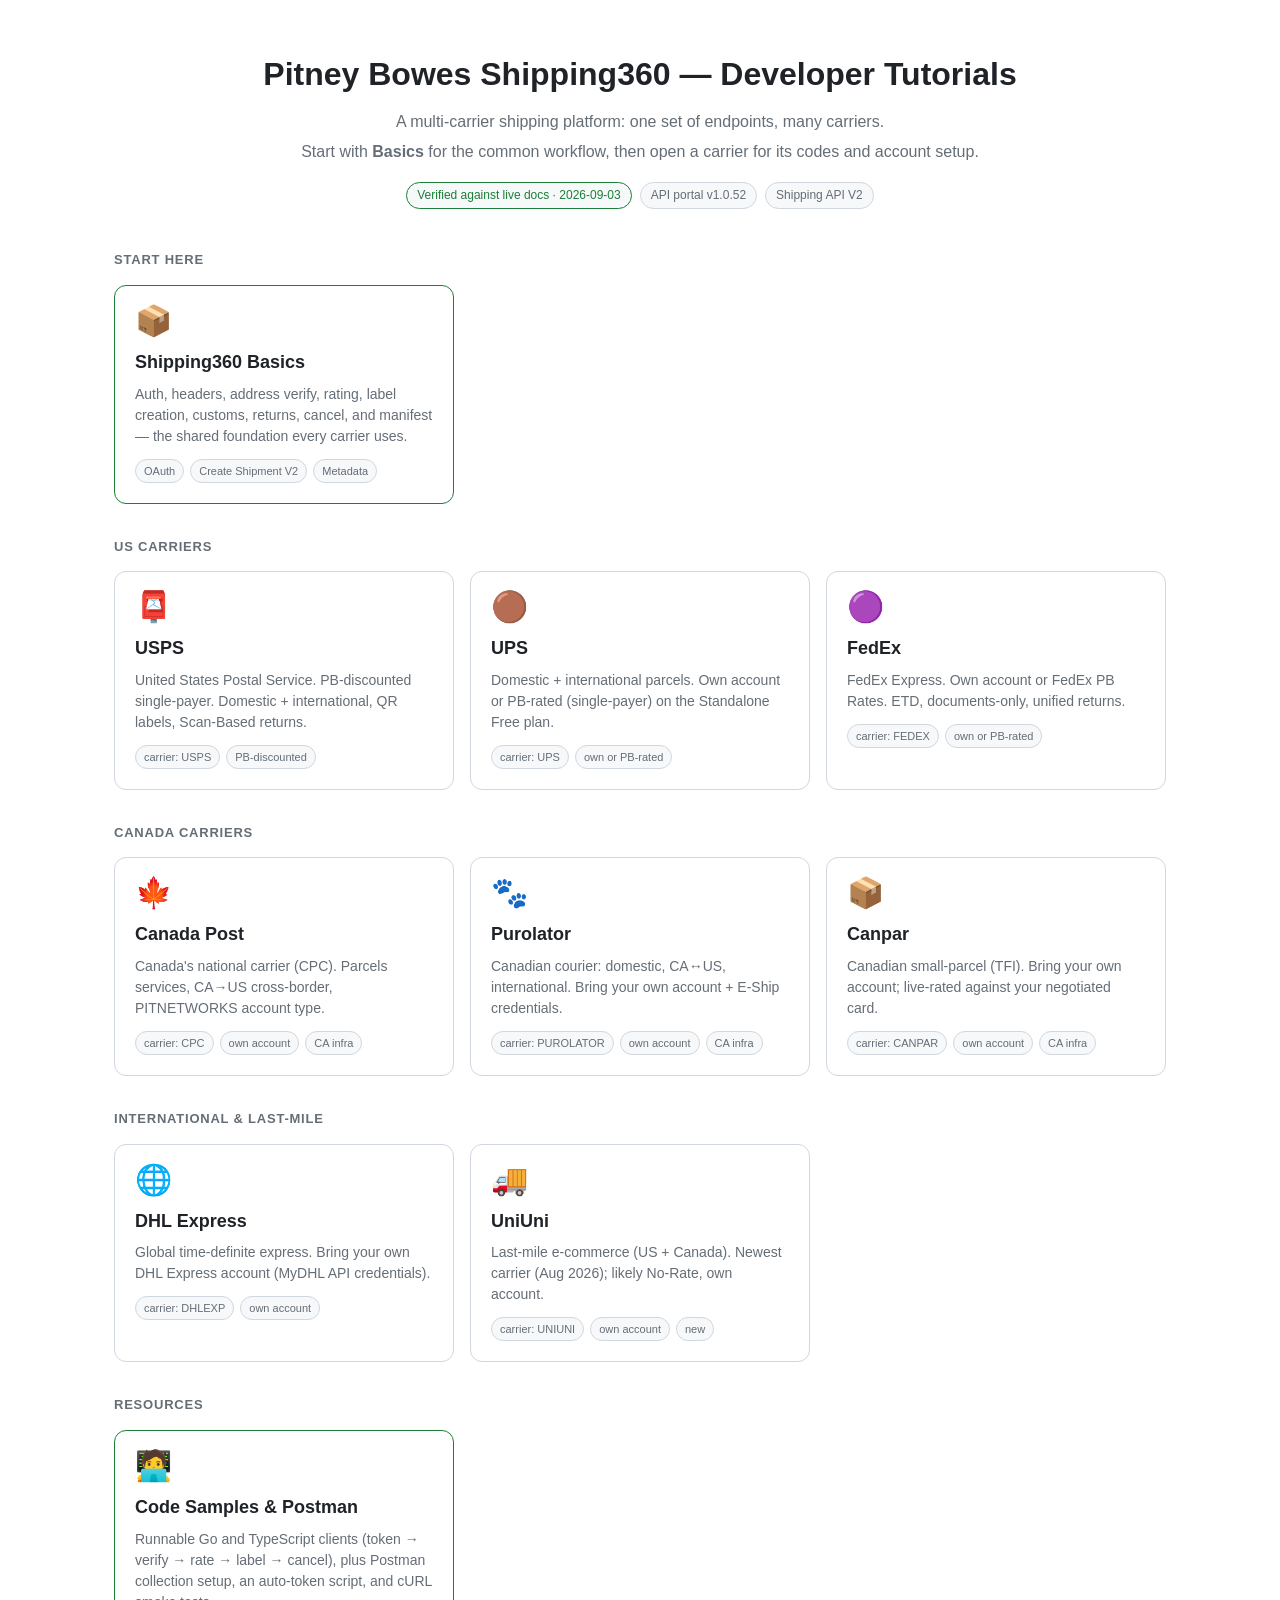
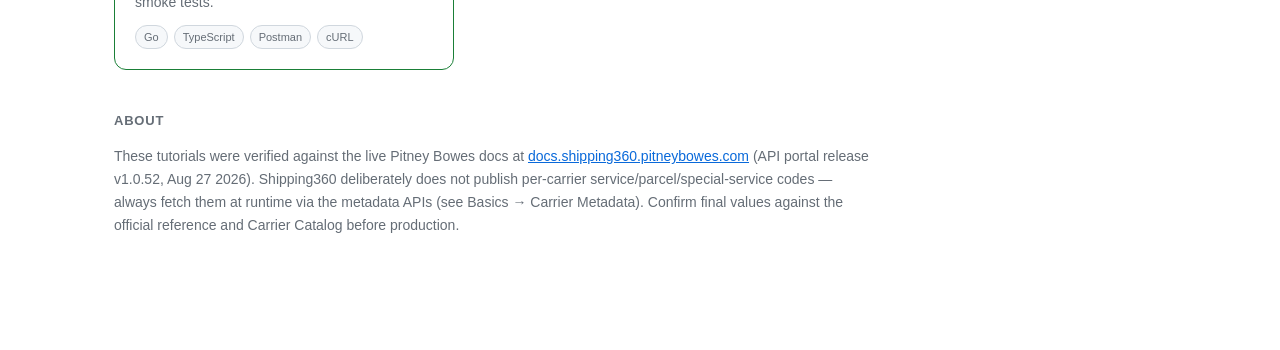
==== index.html @ cf988773 "PB 360 init" ====
<!DOCTYPE html>
<html lang="en">
<head>
<meta charset="UTF-8">
<meta name="viewport" content="width=device-width, initial-scale=1.0">
<title>Pitney Bowes Shipping360 — Carrier Tutorials</title>
<link rel="stylesheet" href="assets/style.css">
</head>
<body>
<div class="idx-wrap">
  <div class="idx-head">
    <h1>Pitney Bowes Shipping360 — Developer Tutorials</h1>
    <p>A multi-carrier shipping platform: one set of endpoints, many carriers.</p>
    <p>Start with <strong>Basics</strong> for the common workflow, then open a carrier for its codes and account setup.</p>
    <div class="idx-badges">
      <span class="badge green">Verified against live docs · 2026-09-03</span>
      <span class="badge">API portal v1.0.52</span>
      <span class="badge">Shipping API V2</span>
    </div>
  </div>

  <div class="section-label">Start here</div>
  <div class="card-grid">
    <a class="card feature" href="tutorials/00-basics.html">
      <div class="emoji">📦</div>
      <h3>Shipping360 Basics</h3>
      <p>Auth, headers, address verify, rating, label creation, customs, returns, cancel, and manifest — the shared foundation every carrier uses.</p>
      <div class="tags"><span class="tag">OAuth</span><span class="tag">Create Shipment V2</span><span class="tag">Metadata</span></div>
    </a>
  </div>

  <div class="section-label">US carriers</div>
  <div class="card-grid">
    <a class="card" href="tutorials/usps.html">
      <div class="emoji">📮</div>
      <h3>USPS</h3>
      <p>United States Postal Service. PB-discounted single-payer. Domestic + international, QR labels, Scan-Based returns.</p>
      <div class="tags"><span class="tag">carrier: USPS</span><span class="tag">PB-discounted</span></div>
    </a>
    <a class="card" href="tutorials/ups.html">
      <div class="emoji">🟤</div>
      <h3>UPS</h3>
      <p>Domestic + international parcels. Own account or PB-rated (single-payer) on the Standalone Free plan.</p>
      <div class="tags"><span class="tag">carrier: UPS</span><span class="tag">own or PB-rated</span></div>
    </a>
    <a class="card" href="tutorials/fedex.html">
      <div class="emoji">🟣</div>
      <h3>FedEx</h3>
      <p>FedEx Express. Own account or FedEx PB Rates. ETD, documents-only, unified returns.</p>
      <div class="tags"><span class="tag">carrier: FEDEX</span><span class="tag">own or PB-rated</span></div>
    </a>
  </div>

  <div class="section-label">Canada carriers</div>
  <div class="card-grid">
    <a class="card" href="tutorials/canadapost.html">
      <div class="emoji">🍁</div>
      <h3>Canada Post</h3>
      <p>Canada's national carrier (CPC). Parcels services, CA→US cross-border, PITNETWORKS account type.</p>
      <div class="tags"><span class="tag">carrier: CPC</span><span class="tag">own account</span><span class="tag">CA infra</span></div>
    </a>
    <a class="card" href="tutorials/purolator.html">
      <div class="emoji">🐾</div>
      <h3>Purolator</h3>
      <p>Canadian courier: domestic, CA↔US, international. Bring your own account + E-Ship credentials.</p>
      <div class="tags"><span class="tag">carrier: PUROLATOR</span><span class="tag">own account</span><span class="tag">CA infra</span></div>
    </a>
    <a class="card" href="tutorials/canpar.html">
      <div class="emoji">📦</div>
      <h3>Canpar</h3>
      <p>Canadian small-parcel (TFI). Bring your own account; live-rated against your negotiated card.</p>
      <div class="tags"><span class="tag">carrier: CANPAR</span><span class="tag">own account</span><span class="tag">CA infra</span></div>
    </a>
  </div>

  <div class="section-label">International & last-mile</div>
  <div class="card-grid">
    <a class="card" href="tutorials/dhlexpress.html">
      <div class="emoji">🌐</div>
      <h3>DHL Express</h3>
      <p>Global time-definite express. Bring your own DHL Express account (MyDHL API credentials).</p>
      <div class="tags"><span class="tag">carrier: DHLEXP</span><span class="tag">own account</span></div>
    </a>
    <a class="card" href="tutorials/uniuni.html">
      <div class="emoji">🚚</div>
      <h3>UniUni</h3>
      <p>Last-mile e-commerce (US + Canada). Newest carrier (Aug 2026); likely No-Rate, own account.</p>
      <div class="tags"><span class="tag">carrier: UNIUNI</span><span class="tag">own account</span><span class="tag">new</span></div>
    </a>
  </div>

  <div class="section-label">Resources</div>
  <div class="card-grid">
    <a class="card feature" href="tutorials/resources.html">
      <div class="emoji">🧑‍💻</div>
      <h3>Code Samples &amp; Postman</h3>
      <p>Runnable Go and TypeScript clients (token → verify → rate → label → cancel), plus Postman collection setup, an auto-token script, and cURL smoke tests.</p>
      <div class="tags"><span class="tag">Go</span><span class="tag">TypeScript</span><span class="tag">Postman</span><span class="tag">cURL</span></div>
    </a>
  </div>

  <div class="section-label" style="margin-top:40px;">About</div>
  <p style="color:var(--muted);font-size:14px;max-width:760px;">
    These tutorials were verified against the live Pitney Bowes docs at
    <a href="https://docs.shipping360.pitneybowes.com" target="_blank" rel="noopener">docs.shipping360.pitneybowes.com</a>
    (API portal release v1.0.52, Aug 27 2026). Shipping360 deliberately does not publish per-carrier service/parcel/special-service codes — always fetch them at runtime via the metadata APIs (see Basics → Carrier Metadata). Confirm final values against the official reference and Carrier Catalog before production.
  </p>
</div>
</body>
</html>
---- assets/style.css ----
:root {
  --bg: #ffffff; --fg: #1f2328; --muted: #656d76; --border: #d0d7de;
  --code-bg: #f6f8fa; --pre-bg: #0d1117; --pre-fg: #e6edf3;
  --accent: #cf5c00; --accent2: #1a7f37; --link: #0969da;
  --tbl-head: #f6f8fa; --tbl-alt: #fafbfc; --note-bg: #fff8f0; --note-border: #cf5c00;
  --warn-bg: #fff8e6; --warn-border: #bf8700;
  --sidebar-bg: #fbfcfd; --card-bg: #ffffff;
}
@media (prefers-color-scheme: dark) {
  :root {
    --bg: #0d1117; --fg: #e6edf3; --muted: #8b949e; --border: #30363d;
    --code-bg: #161b22; --pre-bg: #010409; --pre-fg: #e6edf3;
    --accent: #ff8c42; --accent2: #3fb950; --link: #58a6ff;
    --tbl-head: #161b22; --tbl-alt: #12161c; --note-bg: #1c1712; --note-border: #ff8c42;
    --warn-bg: #1c1a10; --warn-border: #d4a72c;
    --sidebar-bg: #0f141a; --card-bg: #12181f;
  }
}
* { box-sizing: border-box; }
html { scroll-behavior: smooth; }
body {
  margin: 0; background: var(--bg); color: var(--fg);
  font: 16px/1.65 -apple-system, BlinkMacSystemFont, "Segoe UI", Helvetica, Arial, sans-serif;
}
a { color: var(--link); }

/* ---------- Index / card grid ---------- */
.idx-wrap { max-width: 1100px; margin: 0 auto; padding: 48px 24px 100px; }
.idx-head { text-align: center; margin-bottom: 8px; }
.idx-head h1 { font-size: 32px; margin: 0 0 8px; }
.idx-head p { color: var(--muted); margin: 4px 0; font-size: 16px; }
.idx-badges { display: flex; gap: 8px; justify-content: center; flex-wrap: wrap; margin: 16px 0 40px; }
.badge { font-size: 12px; padding: 3px 10px; border-radius: 999px; background: var(--code-bg); border: 1px solid var(--border); color: var(--muted); }
.badge.green { color: var(--accent2); border-color: var(--accent2); }
.section-label { font-size: 13px; text-transform: uppercase; letter-spacing: .06em; color: var(--muted); margin: 32px 0 14px; font-weight: 600; }
.card-grid { display: grid; grid-template-columns: repeat(auto-fill, minmax(260px, 1fr)); gap: 16px; }
.card {
  display: block; text-decoration: none; color: inherit; background: var(--card-bg);
  border: 1px solid var(--border); border-radius: 12px; padding: 20px; transition: transform .12s, box-shadow .12s, border-color .12s;
}
.card:hover { transform: translateY(-3px); box-shadow: 0 8px 24px rgba(0,0,0,.10); border-color: var(--accent); }
.card .emoji { font-size: 30px; line-height: 1; }
.card h3 { margin: 12px 0 6px; font-size: 18px; }
.card p { margin: 0; color: var(--muted); font-size: 14px; line-height: 1.5; }
.card .tags { margin-top: 12px; display: flex; gap: 6px; flex-wrap: wrap; }
.card .tag { font-size: 11px; padding: 2px 8px; border-radius: 999px; background: var(--code-bg); border: 1px solid var(--border); color: var(--muted); }
.card.feature { border-color: var(--accent2); }

/* ---------- Tutorial page layout ---------- */
.layout { display: flex; max-width: 1280px; margin: 0 auto; }
.sidebar {
  width: 290px; flex: 0 0 290px; position: sticky; top: 0; height: 100vh;
  overflow-y: auto; padding: 20px 16px; border-right: 1px solid var(--border); background: var(--sidebar-bg);
}
.sidebar .home { display: inline-block; margin-bottom: 16px; font-size: 13px; text-decoration: none; color: var(--muted); }
.sidebar .home:hover { color: var(--accent); }
.sidebar h2 { font-size: 13px; text-transform: uppercase; letter-spacing: .05em; color: var(--muted); margin: 0 0 12px; }
.sidebar ol { list-style: none; margin: 0; padding: 0; counter-reset: toc; }
.sidebar li { counter-increment: toc; }
.sidebar a.toc-link {
  display: block; padding: 5px 10px; border-radius: 6px; color: var(--fg);
  text-decoration: none; font-size: 14px; border-left: 2px solid transparent;
}
.sidebar a.toc-link::before { content: counter(toc) ". "; color: var(--muted); }
.sidebar a.toc-link:hover { background: var(--code-bg); }
.sidebar a.toc-link.active { border-left-color: var(--accent); background: var(--code-bg); font-weight: 600; }

.content { flex: 1 1 auto; min-width: 0; padding: 40px 48px 120px; max-width: 940px; }
header.hero { border-bottom: 2px solid var(--border); padding-bottom: 20px; margin-bottom: 8px; }
header.hero .kicker { color: var(--accent); font-size: 13px; font-weight: 600; text-transform: uppercase; letter-spacing: .05em; }
header.hero h1 { font-size: 30px; margin: 6px 0 8px; line-height: 1.25; }
header.hero .badges { display: flex; gap: 8px; flex-wrap: wrap; margin-top: 12px; }

h2 { font-size: 24px; margin: 44px 0 14px; padding-top: 12px; border-top: 1px solid var(--border); scroll-margin-top: 16px; }
h2:first-of-type { border-top: none; }
h3 { font-size: 18px; margin: 28px 0 10px; scroll-margin-top: 16px; }
h4 { font-size: 15px; margin: 20px 0 8px; color: var(--muted); text-transform: uppercase; letter-spacing: .03em; }
p { margin: 12px 0; }
ul, ol { padding-left: 24px; }
li { margin: 4px 0; }
code { font-family: "SF Mono", ui-monospace, Menlo, Consolas, monospace; font-size: 13.5px; }
p code, li code, td code { background: var(--code-bg); padding: 1.5px 6px; border-radius: 5px; border: 1px solid var(--border); }
pre { background: var(--pre-bg); color: var(--pre-fg); padding: 16px 18px; border-radius: 10px; overflow-x: auto; position: relative; margin: 14px 0; border: 1px solid var(--border); }
pre code { font-size: 13px; line-height: 1.6; background: none; border: none; padding: 0; color: inherit; }
pre .lang { position: absolute; top: 8px; right: 44px; font-size: 11px; color: #7d8590; text-transform: uppercase; letter-spacing: .05em; }
.copy-btn { position: absolute; top: 8px; right: 8px; background: #21262d; color: #c9d1d9; border: 1px solid #30363d; border-radius: 6px; padding: 3px 9px; font-size: 11px; cursor: pointer; opacity: 0; transition: opacity .15s; }
pre:hover .copy-btn { opacity: 1; }
.copy-btn:hover { background: #30363d; }
.copy-btn.done { color: var(--accent2); border-color: var(--accent2); }
table { border-collapse: collapse; width: 100%; margin: 16px 0; font-size: 14px; display: block; overflow-x: auto; }
th, td { border: 1px solid var(--border); padding: 8px 12px; text-align: left; vertical-align: top; }
th { background: var(--tbl-head); font-weight: 600; }
tr:nth-child(even) td { background: var(--tbl-alt); }
blockquote { margin: 16px 0; padding: 12px 16px; background: var(--note-bg); border-left: 4px solid var(--note-border); border-radius: 0 8px 8px 0; }
blockquote p { margin: 6px 0; }
blockquote.warn { background: var(--warn-bg); border-left-color: var(--warn-border); }
hr { border: none; border-top: 1px solid var(--border); margin: 32px 0; }

.topbtn { position: fixed; bottom: 24px; right: 24px; background: var(--accent); color: #fff; border: none; width: 44px; height: 44px; border-radius: 50%; font-size: 18px; cursor: pointer; opacity: 0; transition: opacity .2s; box-shadow: 0 2px 10px rgba(0,0,0,.25); z-index: 50; }
.topbtn.show { opacity: .9; }
.menu-toggle { display: none; }
@media (max-width: 900px) {
  .sidebar { position: fixed; left: 0; top: 0; z-index: 100; transform: translateX(-100%); transition: transform .2s; box-shadow: 2px 0 12px rgba(0,0,0,.2); }
  .sidebar.open { transform: translateX(0); }
  .content { padding: 20px 18px 100px; }
  header.hero h1 { font-size: 24px; }
  .menu-toggle { display: block; position: fixed; top: 12px; left: 12px; z-index: 101; background: var(--accent); color: #fff; border: none; border-radius: 8px; padding: 8px 12px; font-size: 14px; cursor: pointer; }
}
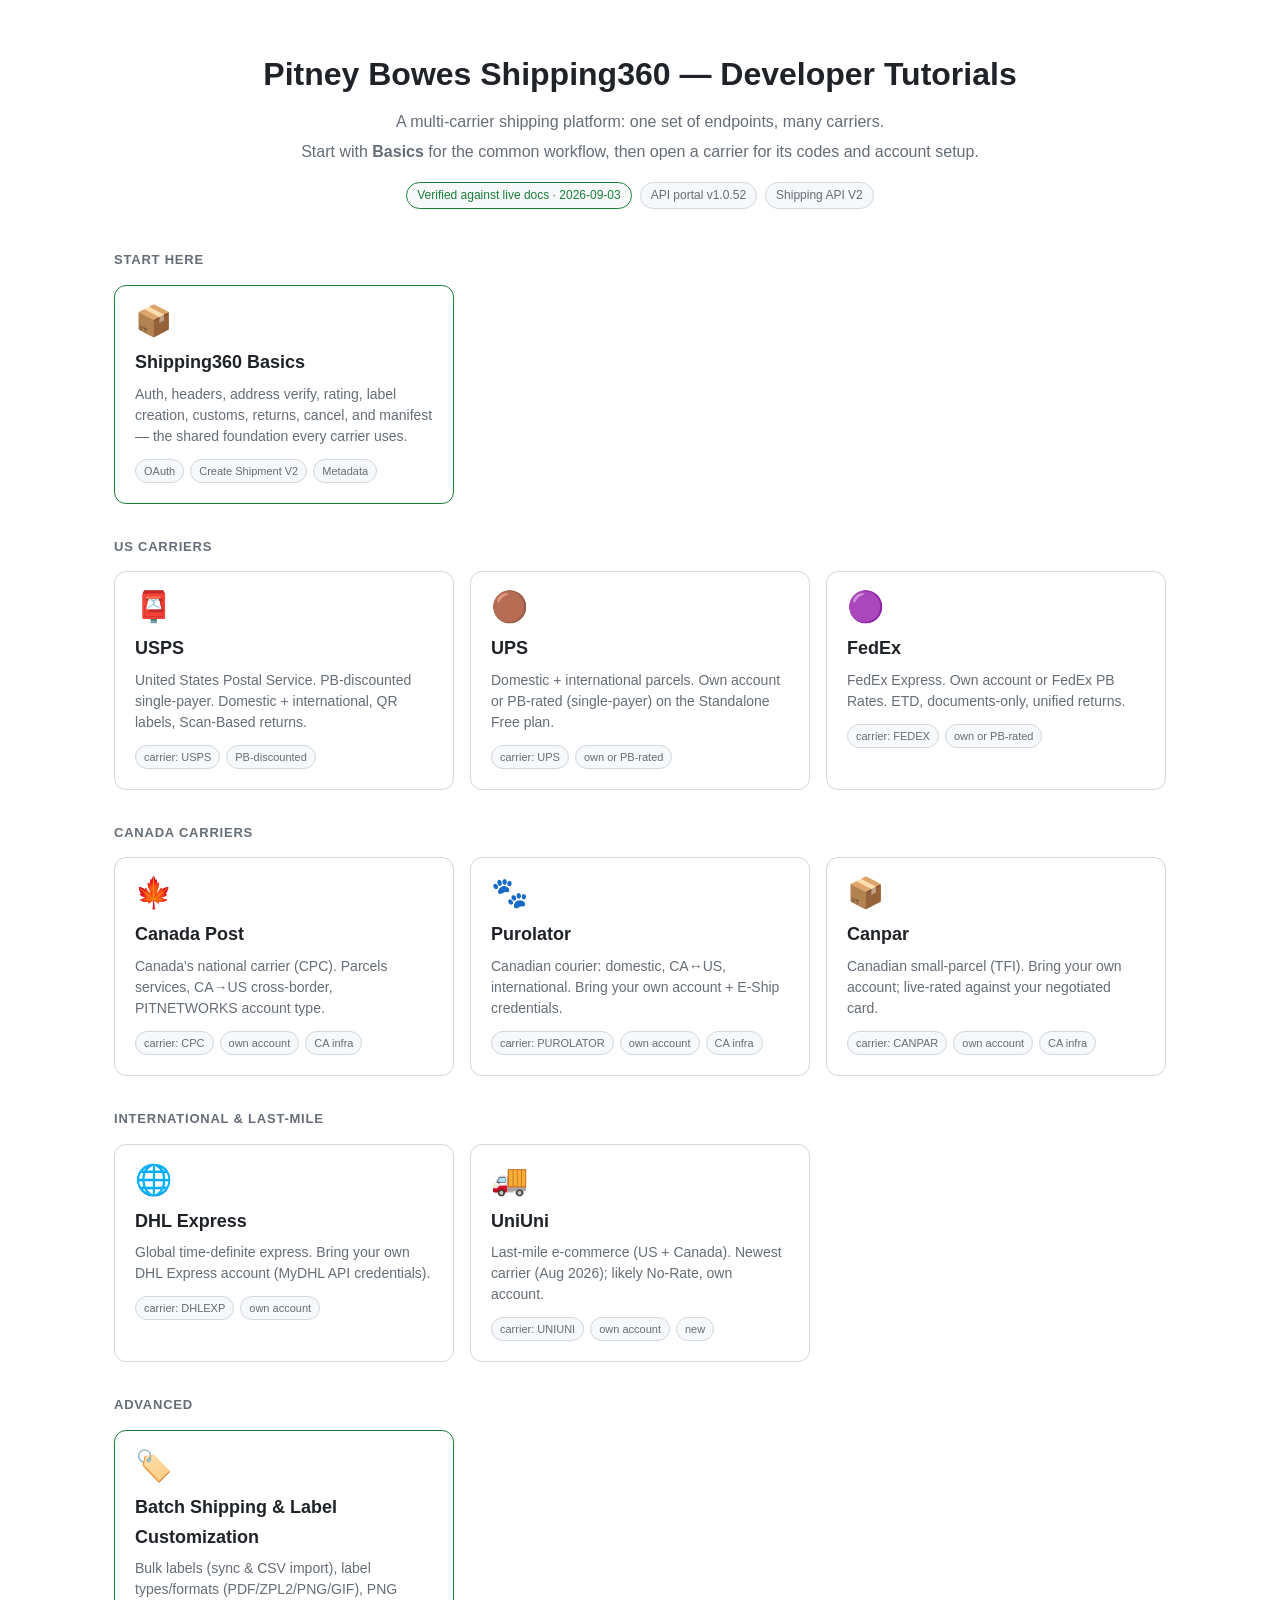
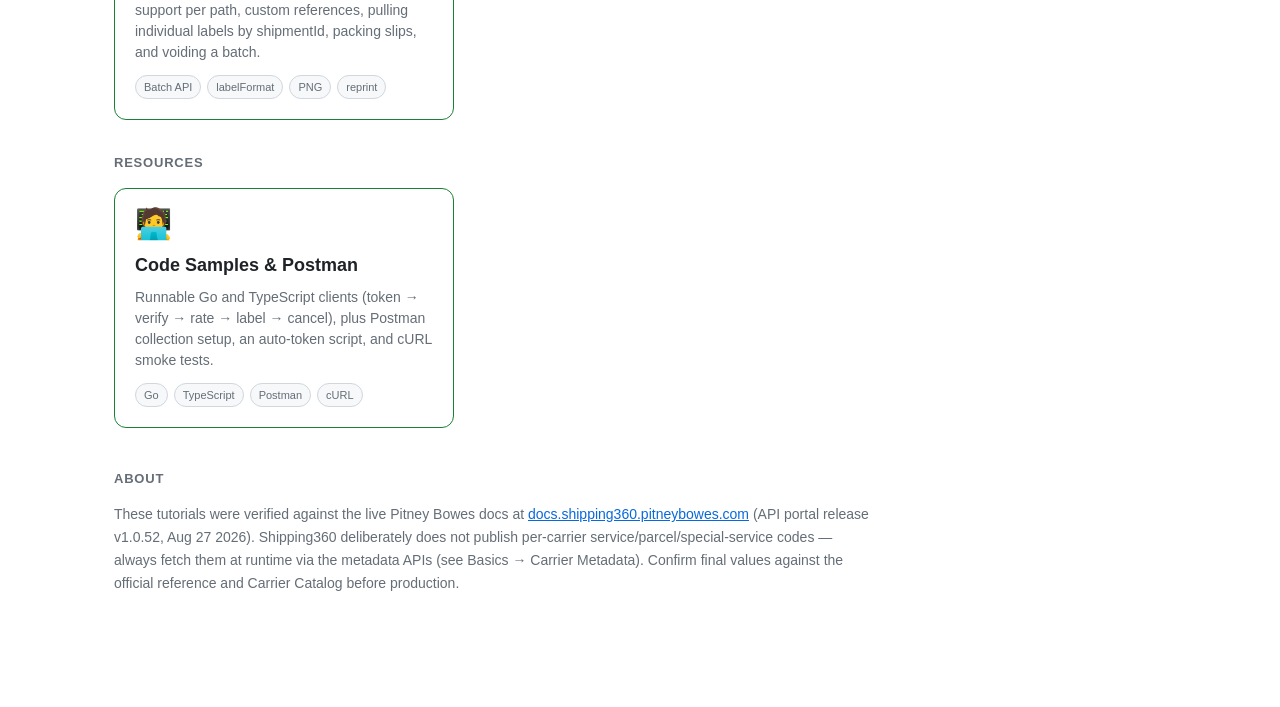
==== commit 4300a31a: "Add Batch Shipping & Label Customization tutorial - New content/batch-labels.md + tutorials/batch-la" ====
--- a/index.html
+++ b/index.html
@@ -89,6 +89,16 @@
     </a>
   </div>
 
+  <div class="section-label">Advanced</div>
+  <div class="card-grid">
+    <a class="card feature" href="tutorials/batch-labels.html">
+      <div class="emoji">🏷️</div>
+      <h3>Batch Shipping &amp; Label Customization</h3>
+      <p>Bulk labels (sync &amp; CSV import), label types/formats (PDF/ZPL2/PNG/GIF), PNG support per path, custom references, pulling individual labels by shipmentId, packing slips, and voiding a batch.</p>
+      <div class="tags"><span class="tag">Batch API</span><span class="tag">labelFormat</span><span class="tag">PNG</span><span class="tag">reprint</span></div>
+    </a>
+  </div>
+
   <div class="section-label">Resources</div>
   <div class="card-grid">
     <a class="card feature" href="tutorials/resources.html">
